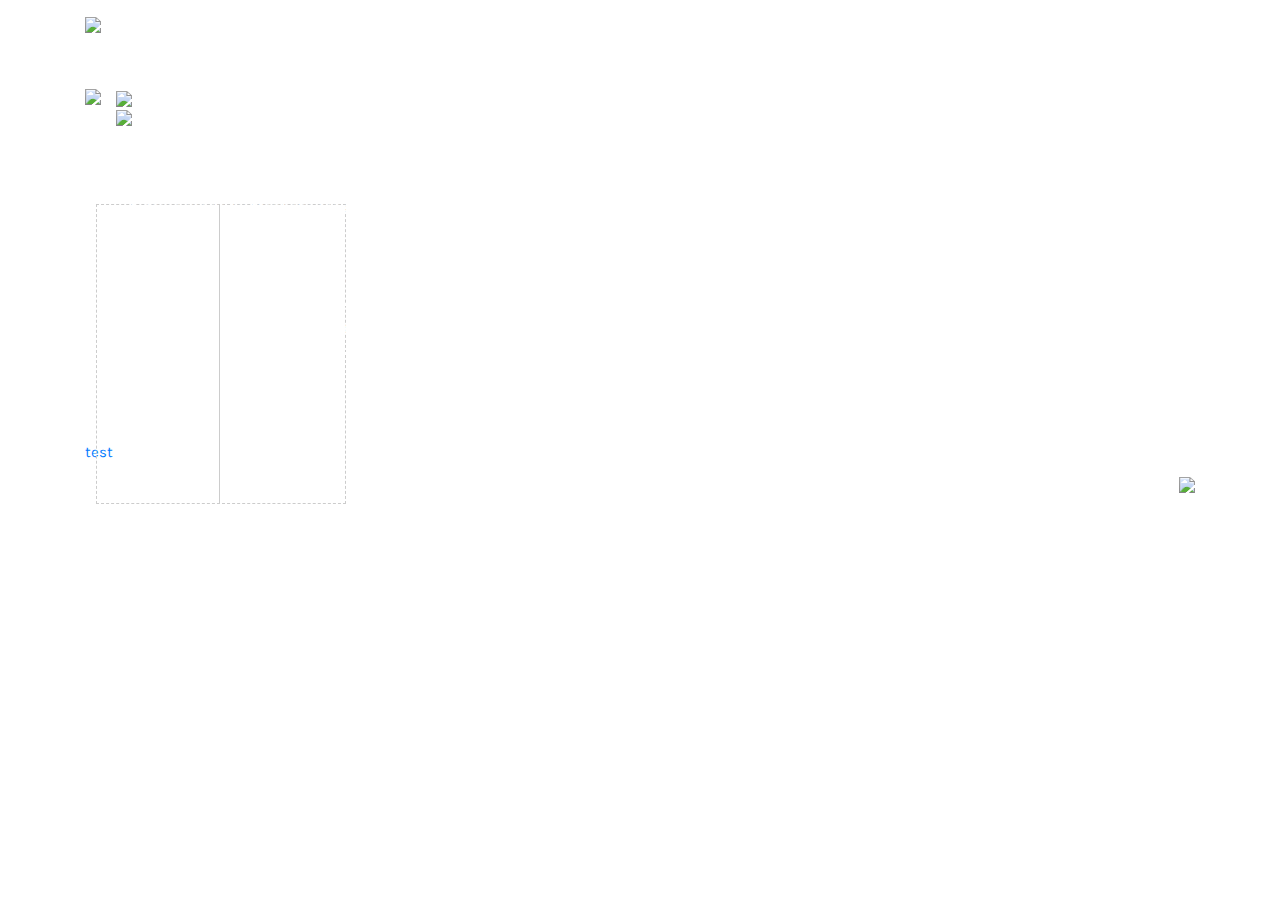
==== TheGame.html @ 092d3754 "First version of the game page" ====
<!DOCTYPE html>
<html>
<head>
	<link rel="stylesheet" type="text/css" href="homepagestyle.css">
	<link href="https://fonts.googleapis.com/css2?family=Abril+Fatface&display=swap" rel="stylesheet">
	<link href="https://fonts.googleapis.com/css2?family=Vidaloka&display=swap" rel="stylesheet">
	<link href="https://fonts.googleapis.com/css2?family=Karla&display=swap" rel="stylesheet">
	<link href="fonts/July it.ttf">


	<!-- Bootstrap CSS -->
    <link rel="stylesheet" href="https://stackpath.bootstrapcdn.com/bootstrap/4.3.1/css/bootstrap.min.css" integrity="sha384-ggOyR0iXCbMQv3Xipma34MD+dH/1fQ784/j6cY/iJTQUOhcWr7x9JvoRxT2MZw1T" crossorigin="anonymous">

    <script defer src="https://code.jquery.com/jquery-3.4.1.min.js" integrity="sha256-CSXorXvZcTkaix6Yvo6HppcZGetbYMGWSFlBw8HfCJo=" crossorigin="anonymous"></script>



	<title>MONBEBE STUDIOS</title>
</head>


<body class = "Karla text-white">

<!-- Handle the navbar here --> 
<nav class="navbar navbar-expand-lg navbar-dark mx-auto fixed-top">
	<div class = "container">
	  <a class="navbar-brand" href="#">
	  <img src="src/mbbstudiosLogo.png" alt="mbbstudiosLogo"></a>
	  <button class="navbar-toggler" type="button" data-toggle="collapse" data-target="#navbarNavDropdown" aria-controls="navbarNavDropdown" aria-expanded="false" aria-label="Toggle navigation">
	    <span class="navbar-toggler-icon"></span>
	  </button>
	  <div class="collapse navbar-collapse" id="navbarNavDropdown">
	    <ul class="navbar-nav ml-auto nav-fill w-100">
	      <li class="nav-item">
	        <a class="nav-link" href="index.html">HOME <span class="sr-only">(current)</span></a>
	      </li>
	      <li class="nav-item active">
	        <a class="nav-link" href="#">THE GAME</a>
	      </li>
	      <li class="nav-item">
	        <a class="nav-link" href="#">ABOUT US</a>
	      </li>
	            <li class="nav-item">
	        <a class="nav-link" href="#">FAQ</a>
	      </li>
	      </li>
	            <li class="nav-item">
	        <a class="nav-link" href="#">UPDATES</a>
	      </li>
	      </li>
	            <li class="nav-item">
	        <a class="nav-link" href="#">CONTACT US</a>
	      </li>

	      <li class="nav-item dropdown">
	        <a class="nav-link dropdown-toggle" href="#" id="navbarDropdownMenuLink" data-toggle="dropdown" aria-haspopup="true" aria-expanded="false">
	          En
	        </a>
	        <div class="dropdown-menu" aria-labelledby="navbarDropdownMenuLink">
	          <a class="dropdown-item" href="#">Sp</a>
	          <a class="dropdown-item" href="#">Fr</a>
	          <a class="dropdown-item" href="#">Pt</a>
	          <a class="dropdown-item" href="#">Kr</a>
	        </div>
	      </li>
    	</ul>
    </div>
</nav>


<!-- VERTICAL GROUP HANDLING AND FIRST SECTION --> 
<div class = "theGameTest">
	<div class = "pos-container pd-89">

				<!-- need all the group on the side, start off with subgroup section-->
		<div class = "sideBox">
    		<div class = "mainNumber"> 01 </div>



    			<!-- vector line -->
    			<div class="wrapper">
    			<div class="line"></div>
				</div>

				<div class = "systemRotate">
    			<p> 7 - 1 = SYSTEM ERROR 404 </p>
    			</div>
		</div>
	</div>


	<div class = " container ">
		<div class = "relativeImage">
		<img src = "src/0115.png" align = "left">
		<div class = "row pd-89">
		
		<!-- need to split into two columns. left side with 0115 pic, right with game info + button -->
			<div class = "col-12 col-lg-5 lh-n">
				<img src = "src/Moons.png">
				<br>
				<img src = "src/title.png">
				<br>
				<p style = "text-align : center"><b>5:14 First Page</b> combines the format of a visual novel with the interactivity of point and click puzzles and in-game chats, to create an immersive experience for all.
				<br>
				<br>
				<b>A game made by Monbebe for everyone</b>, featuring original artwork, story and music inspired by Monsta X.
				<br>
				<br>
				Available in: English, Español, Português, Français and 한국어
				<br>
				<b>The demo game is only available on Android.</b>
				</p>
				<a href="https://monbebestudios.itch.io/514-first-page-demo-version" target = "_blank">
			<button class="btnGame downloadNow">DOWNLOAD NOW ON ITCH.IO</button>
			</div>
		</div>
	</div>
<div>
</div>

<div class = "theAlley">
<p> test </p>
<img src = "src/hooded0115.png" align = "right">
</div>


    <!--- ! modernizr 3.6.0 (Custom Build) | MIT *
    * https://modernizr.com/download/?-webp-setclasses -->
    <script defer src="/JS/webp.js"></script>

	    <!-- Popper.js, then Bootstrap JS -->
    <script defer src="https://cdnjs.cloudflare.com/ajax/libs/popper.js/1.14.7/umd/popper.min.js" integrity="sha384-UO2eT0CpHqdSJQ6hJty5KVphtPhzWj9WO1clHTMGa3JDZwrnQq4sF86dIHNDz0W1" crossorigin="anonymous"></script>
    <script defer src="https://stackpath.bootstrapcdn.com/bootstrap/4.3.1/js/bootstrap.min.js" integrity="sha384-JjSmVgyd0p3pXB1rRibZUAYoIIy6OrQ6VrjIEaFf/nJGzIxFDsf4x0xIM+B07jRM" crossorigin="anonymous"></script>


</body>
</html>
---- homepagestyle.css ----
html,body{
	height: 100%;
	width:100%;
}

@import "bourbon";


#firstSection{
	height: 100%;
	background-image:url(src/homepage_banner.png);
	background-repeat: no-repeat;
	/*background-attachment: fixed;*/
 	background-size: 100% 100%;
}
 
#mainHeading{
	position: absolute;
	height: 78px;
	margin: auto;
	width: 100%;
	top:40%;
	font-family: Vidaloka;
	font-style: normal;
	font-weight: normal;
	font-size: 64px;
	line-height: 78px;
	text-align: center;
	color: #FFFFFF;
}

#mainHeadingOverlap{
	position: absolute; 
	top: 0; 
	width: 	100%;
	color:#E9BC83;
	font-family: July it;
	font-style: normal;
	font-weight: normal;
	font-size: 70px;
	line-height: 144px;
	transform: rotate(-3.6deg);
}


.headBtn{
	
	padding:1% 2.5%;
	font-family: Karla;
	font-style: normal;
	font-weight: bold;
	font-size: 15px;
	line-height: 18px;
	text-align: center;
	letter-spacing: 0.1em;
	text-transform: uppercase;
	background-color: transparent;
	color: #E9BC83;
	border: 1px solid #E9BC83;
	box-sizing: border-box;
	

}
#downloadBtn{
	left: 32%;
	position: absolute;
	top:62%;
}
#followBtn{
	left: 54%;
	top:62%;
	position: absolute;
}

.secondSection{
	height: 100%;
	background-color:#030D20;
}

#heading1{
	height: 71px;
	padding-top: 5%;
	margin-left: auto;
  	margin-right: auto;
	top:115%;
	font-family: Vidaloka;
	font-style: normal;
	font-weight: normal;
	font-size: 64px;
	line-height: 78px;
	text-align: center;
	text-transform: uppercase;
	/* #E9BC83 */
	color: #E9BC83;
}
#teaserVid{
	position: absolute;
	top:125%;
	left:20%;
	width: 60%;
  	height: auto;
}
#monchou1{
	position: absolute;
	top:136%;
	left:67%;
	transform: rotate(3.81deg);
}

#weAreHere{
	height:90%;
	top:208%;
	width:auto;
	position: absolute;

}

#weAreHereSec{
	background-color: black;
	width:45%;
	position: absolute;
	left:50%;
	top:216%;
	height:72%;
	padding-left: 5%;
	padding-top:5%;
}

#smolHeading{
	font-family: Karla;
	font-style: normal;
	font-weight: bold;
	font-size: 20px;
	line-height: 23px;
	letter-spacing: 0.2em;

	/* #E9BC83 */
	text-transform: uppercase;
	color: #E9BC83;
}

#biggHeading{
	font-family: Abril Fatface;
	font-style: normal;
	font-weight: normal;
	font-size: 50px;
	line-height: 67px;
	letter-spacing: 0.1em;
	text-transform: uppercase;
	color: #E9BC83;
	margin-top:0;
}

#smolText{
	font-family: Karla;
	width:60%;
	font-style: normal;
	font-size: 15px;
	line-height: 18px;

	color: #FFFFFF;
}
#seeMoreBtn{
	margin-top: 5%;
	padding:2.5% 6%;
}

#downloadNowBtn{
	margin-top:;
}

/* for testing : basic background colors */
.test-bg
{
	background-color : #0B2048;
}


/* containers */
.pos-container {
    display: flex;
    align-items: center
}

/* font handling here */ 

.Karla
{
	font-family: Karla;
	font-style: normal;
	font-weight: normal;
	font-size: 15px;
	line-height: 18px;
}

/* navbar handling here */

/* Add a black background color to the top navigation */
.topnav {
    background-color: #333;
    overflow: hidden;
}

/* Style the links inside the navigation bar */
.topnav a {
  float: left;
  color: #f2f2f2;
  text-align: center;
  padding: 14px 16px;
  text-decoration: none;
  font-size: 17px;
}

/* Change the color of links on hover */
.topnav a:hover {
  background-color: #ddd;
  color: black;
}

/* Add a color to the active/current link */
.topnav a.active {
  background-color: #4CAF50;
  color: white;
}

/* Right-aligned section inside the top navigation */
.topnav-right {
  float: right;
}


/* ------------------------------------ */

/* for left col padding */
/* 0115 */

.col-space {
position: absolute;
width: 684px;
height: 864px;
left: 32px;
top: 0px;
}

.sideGroup
{
	position: absolute;
	width: 60.82px;
	height: 558.88px;
	left: 86.3px;
	top: 194.03px;
}

/* short bar on the side of the page */
.shortVector
{
	position: absolute;
	width: 0px;
	height: 90px;
	left: 119.58px;
	top: 281.25px;

	border: 1px solid #FFFFFF;
}


/* new test for line + rotate text */
.wrapper {
    position: relative;
    width: 250px;
    height: 300px;
    border: 1px dashed #ccc;
    margin: 10px;
}

.line {
    position: absolute;
    left: 49%;
    top: 0;
    bottom: 0;
    width: 1px;
    background: #ccc;
    z-index: 1;
}

.wordwrapper {
    text-align: center;
    height: 12px;
    position: absolute;
    left: 0;
    right: 0;
    top: 50%;
    margin-top: -12px;
    z-index: 2;
}

.word {
    color: #ccc;
    text-transform: uppercase;
    letter-spacing: 1px;
    padding: 3px;
    font-family: Karla;
    background: transparent;
} 

/* side div box for vertical things */
.sideBox {  
position: absolute;
width: 60.82px;
height: 558.88px;
left: 86.3px;
top: 194.03px;
}

/* vertical line */
.verticalLine {
position: absolute;
width: 0px;
height: 70px;
left: 119.58px;
top: 281.25px;

border: 1px solid #FFFFFF;
}


/*left number handling */
.mainNumber {
position: absolute;
width: 60.82px;
height: 66.56px;
left: 86.3px;
top: 194.03px;

font-family: Vidaloka;
font-style: normal;
font-weight: normal;
font-size: 48px;
line-height: 58px;
text-align: center;
letter-spacing: 0.1em;
text-transform: uppercase;

color: #FFFFFF;
}

/* 7-1 error rotate handling */
.systemRotate {
position: absolute;
width: 198.54px;
height: 16.07px;
left: 111.55px;
top: 570.44px;

font-family: Karla;
font-style: normal;
font-weight: bold;
font-size: 12px;
line-height: 14px;
text-align: center;
letter-spacing: 0.1em;
text-transform: uppercase;

color: #FFFFFF;

transform: rotate(-90deg);
}

/* backAlley */
.backAlley {
background-image: url(src/backAlley.png);
padding-top: 0;
margin: 0;
background-size: cover;
background-position: center center;
background-repeat: no-repeat;
overflow: hidden;

mix-blend-mode: color-dodge;
opacity: 0.5;
}

/* all navbar handling */


.navbar {
    width: 100%;
    background-color: transparent;
    transition: background-color .2s ease-out;
}

.fixed-top.scrolled {
    background-color: #030D20 !important;
    transition: background-color .2s linear;
}

/* For navbar spacing */
.navbar-nav > li{
  padding-left:30px;
  padding-right:30px;  
}


.theGameTest { 
background-image: url(src/mainTitleArt.png) !important;
padding-top: 0;
margin: 0;
background-size: cover;
background-position: center center;
background-repeat: no-repeat;
overflow: hidden;  }

.theAlley {
	background-image: url(src/backAlley.png) !important;
	padding-top: 0;
	margin: 0;
	background-size: cover;
	background-position: center center;
	background-repeat: no-repeat;
	overflow: hidden;
}

 /* -------------------------------------------------------------- */
 /* padding handling */

.pd-89 {
 padding-bottom: 5.563rem !important
}

.pd-30-t {
    padding-top: 1.875rem !important
}

.pd-30 {
    padding-bottom: 1.875rem !important
}

.relativeImage {
	position: relative;
}


/*button*/
.btnGame {
  border: 2px solid black;
  background-color: transparent;
  color: black;
  padding: 14px 28px;
  font-size: 16px;
  cursor: pointer;
}

.downloadNow {
  border-color: #fff;
  color: #fff;
}
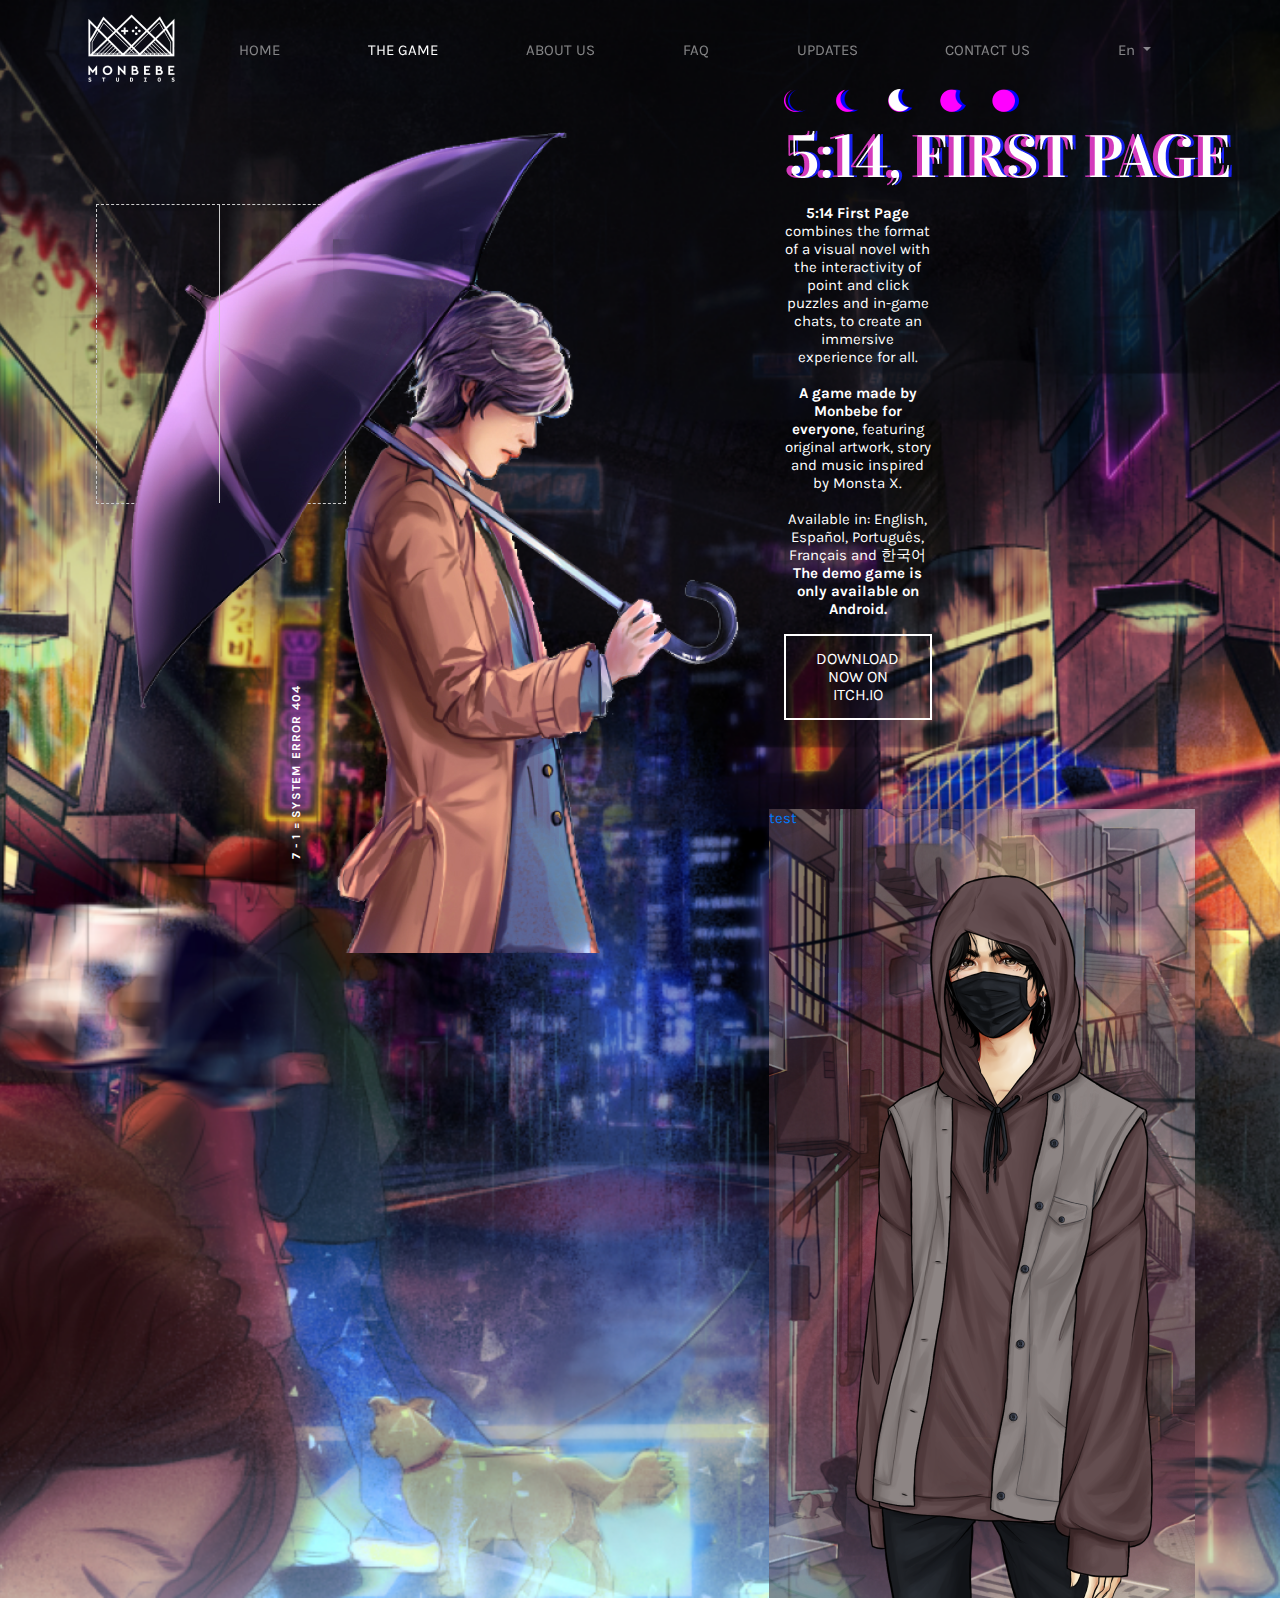
==== commit cd49a1d6: "Updated code, started working on updates instead" ====
--- a/TheGame.html
+++ b/TheGame.html
@@ -35,7 +35,7 @@
 	        <a class="nav-link" href="index.html">HOME <span class="sr-only">(current)</span></a>
 	      </li>
 	      <li class="nav-item active">
-	        <a class="nav-link" href="#">THE GAME</a>
+	        <a class="nav-link" href="TheGame.html">THE GAME</a>
 	      </li>
 	      <li class="nav-item">
 	        <a class="nav-link" href="#">ABOUT US</a>
@@ -45,7 +45,7 @@
 	      </li>
 	      </li>
 	            <li class="nav-item">
-	        <a class="nav-link" href="#">UPDATES</a>
+	        <a class="nav-link" href="Updates.html">UPDATES</a>
 	      </li>
 	      </li>
 	            <li class="nav-item">
--- a/homepagestyle.css
+++ b/homepagestyle.css
@@ -1,25 +1,30 @@
 html,body{
 	height: 100%;
 	width:100%;
+	margin:0;
 }
 
 @import "bourbon";
-
-
+/* For navbar spacing */
+.navbar-nav > li{
+  padding-left:30px;
+  padding-right:30px;
+}
 #firstSection{
 	height: 100%;
 	background-image:url(src/homepage_banner.png);
 	background-repeat: no-repeat;
 	/*background-attachment: fixed;*/
  	background-size: 100% 100%;
+
 }
  
 #mainHeading{
 	position: absolute;
-	height: 78px;
+	height: 40%;
 	margin: auto;
 	width: 100%;
-	top:40%;
+	top:45%;
 	font-family: Vidaloka;
 	font-style: normal;
 	font-weight: normal;
@@ -31,18 +36,18 @@
 
 #mainHeadingOverlap{
 	position: absolute; 
-	top: 0; 
+	top: 40%; 
 	width: 	100%;
 	color:#E9BC83;
-	font-family: July it;
-	font-style: normal;
-	font-weight: normal;
-	font-size: 70px;
-	line-height: 144px;
-	transform: rotate(-3.6deg);
-}
-
-
+	font-family: Karla;
+	font-style: normal;
+	font-weight: bold;
+	font-size: 24px;
+	line-height: 28px;
+	text-align: center;
+	letter-spacing: 0.5em;
+	text-transform: uppercase;
+}
 .headBtn{
 	
 	padding:1% 2.5%;
@@ -94,23 +99,25 @@
 	color: #E9BC83;
 }
 #teaserVid{
-	position: absolute;
-	top:125%;
-	left:20%;
+	margin:auto;
+	padding-left: 18%;
 	width: 60%;
   	height: auto;
+  	float:left;
 }
 #monchou1{
-	position: absolute;
-	top:136%;
-	left:67%;
+	margin-top: 13%;
+	margin-left:-9%;
+	width:20%;
+	height: auto;
 	transform: rotate(3.81deg);
+	
 }
 
 #weAreHere{
 	height:90%;
 	top:208%;
-	width:auto;
+	width:60%;
 	position: absolute;
 
 }
@@ -118,6 +125,7 @@
 #weAreHereSec{
 	background-color: black;
 	width:45%;
+	height:70%;
 	position: absolute;
 	left:50%;
 	top:216%;
@@ -125,7 +133,9 @@
 	padding-left: 5%;
 	padding-top:5%;
 }
-
+#textInBox{
+	height: 100%;
+}
 #smolHeading{
 	font-family: Karla;
 	font-style: normal;
@@ -133,7 +143,6 @@
 	font-size: 20px;
 	line-height: 23px;
 	letter-spacing: 0.2em;
-
 	/* #E9BC83 */
 	text-transform: uppercase;
 	color: #E9BC83;
@@ -163,18 +172,292 @@
 #seeMoreBtn{
 	margin-top: 5%;
 	padding:2.5% 6%;
+	position: absolute;
+}
+
+#ourStoryBg{
+	width:100%;
+	height:70%;
+	position: absolute;
+	margin: auto;	
+    top:315%;
+}
+
+#storyHeading{
+	position: absolute;
+	margin: auto;
+	width: 100%;
+	top:345%;
+	font-family: Vidaloka;
+	font-style: normal;
+	font-weight: normal;
+	font-size: 64px;
+	line-height: 78px;
+	text-align: center;
+	color:#E9BC83;
+}
+
+#storyHeadingOverlap{
+	position: absolute; 
+	top: 340%; 
+	width: 	100%;
+	color:#E9BC83;
+	font-family: Karla;
+	font-style: normal;
+	font-weight: bold;
+	font-size: 24px;
+	line-height: 28px;
+	text-align: center;
+	letter-spacing: 0.5em;
+	text-transform: uppercase;
+
+}
+#moreDetailsBtn{
+	position: absolute;
+	top: 360%;
+	left:42.5%;
+	padding:1.5% 3%;
+}
+.vl {
+  border-left: 1px solid #E9BC83;
+  height: 25%;
+  position: absolute;
+  top:375%;
+  left: 50%;
+  margin-left: -3px;
+
+}
+.center{
+	position: absolute;
+ 	top: 406%;
+  	left: 35%;
+}
+#announcement{
+	position: absolute;
+	width:60%;
+	height: auto;
+	top:420%;
+}
+#announcementSec{
+	background-color: black;
+	width:45%;
+	height:42%;
+	position: absolute;
+	left:50%;
+	top:437%;
+	padding-left: 5%;
+	padding-top:5%;
+}
+
+#redirect{
+	width:20%;
+	font-family: Karla;
+	font-style: normal;
+	font-weight: bold;
+	font-size: 15px;
+	line-height: 18px;
+	text-align: center;
+	letter-spacing: 0.1em;
+	color: #E9BC83;
+	text-transform: uppercase;
+}
+#redirect div{
+    position: absolute;
+    top: 83%;
+}
+.arrowimg{
+	width: 20%;
+    height: auto;
+    position: absolute;
+    padding-left: 10%;
+}
+#sliderNumber{
+	width:30%;
+	color: #E9BC83;
+	padding-left: 5%;
+	font-family: Abril Fatface;
+	
+}
+#sliderNumber div{
+	position: absolute;
+	top: 487%;
+	display: inline;
+}
+.arrowRightSlider{
+	width: 8%;
+    height: auto;
+    padding-left: 20%;
+}
+
+.arrowLeftSlider{
+	width: 8%;
+    height: auto;
+    padding-right: 20%;
+
+}
+#counter{
+	padding-left: 2%;
+}
+
+#allUpdatesBtn{
+	background-color: #E9BC83;
+	color: #0B2048;
+	position: absolute;
+	top: 491%;
+	left:42%;
+	padding:1.5% 3%;
+}
+#missionBg{
+	width:100%;
+	height:70%;
+	position: absolute;
+	margin: auto;	
+    top:515%;
+}
+
+#missionHeading{
+	position: absolute;
+	margin: auto;
+	width: 100%;
+	top:545%;
+	font-family: Vidaloka;
+	font-style: normal;
+	font-weight: normal;
+	font-size: 64px;
+	line-height: 78px;
+	text-align: center;
+	color:#E9BC83;
+}
+
+#missionHeadingOverlap{
+	position: absolute; 
+	top: 540%; 
+	width: 	100%;
+	color:#E9BC83;
+	font-family: Karla;
+	font-style: normal;
+	font-weight: bold;
+	font-size: 24px;
+	line-height: 28px;
+	text-align: center;
+	letter-spacing: 0.5em;
+	text-transform: uppercase;
+
+}
+#v{
+	top:575%;
+}
+
+#fullWidth{
+	background-color: black;
+	width:100%;
+	height:60%;
+	position: absolute;
+	margin: auto;	
+    top:625%;
+
+}
+
+#phone img{
+	margin-left: 45%;
+	height:80%;
+	position: absolute;	
+	top:615%;
+	width:auto;
+}
+#newsText{
+	padding-top: 5%;
+	padding-left: 5%;		
+}
+#followSmall{
+	font-family: Karla;
+	font-style: normal;
+	font-weight: bold;
+	font-size: 20px;
+	line-height: 23px;
+	letter-spacing: 0.2em;
+	color: #E9BC83;
+	padding-bottom: 1%;
+}
+
+#followBig{
+	font-family: Abril Fatface;
+	font-style: normal;
+	font-weight: normal;
+	font-size: 50px;
+	line-height: 67px;
+	letter-spacing: 0.1em;
+	text-transform: uppercase;
+	color: #E9BC83;
+	padding-bottom: 2%;
+}
+
+#followText{
+	font-family: Karla;
+	font-style: normal;
+	font-weight: normal;
+	font-size: 15px;
+	line-height: 18px;
+
+	color: #FFFFFF;
+	width: 	35%;
+	padding-bottom: 3%;
+}
+#socialBtn{
+	margin-right:3%;
+	padding:none;
+}
+.socialimg{
+	width: 20px;
+	height: 20px;
+}
+#ContactUs{
+	color: #E9BC83;
+	background-color: #0B2048;
+	width:60%;
+	height: 70%;
+	top:710%;
+	left:18%;
+	position: absolute;	
+	padding: 2%;
+}
+#contactHeading{
+	font-family: Abril Fatface;
+	font-style: normal;
+	font-weight: normal;
+	font-size: 50px;
+	line-height: 67px;
+	text-align: center;
+	letter-spacing: 0.1em;
+	text-transform: uppercase;
+}
+.footer{
+	height: 40%;
+	background-color:#0B2048;
+
+}
+
+form{
+	font-family: Karla;
+	font-style: normal;
+	font-weight: bold;
+	letter-spacing: 0.1em;
+	text-transform: uppercase;
+}
+
+#name, #email, #subject, #message {
+	background-color: transparent;
+	border: 1px solid #E9BC83;
 }
 
 #downloadNowBtn{
 	margin-top:;
 }
 
-/* for testing : basic background colors */
 .test-bg
 {
 	background-color : #0B2048;
 }
-
 
 /* containers */
 .pos-container {
@@ -183,7 +466,6 @@
 }
 
 /* font handling here */ 
-
 .Karla
 {
 	font-family: Karla;
@@ -191,17 +473,16 @@
 	font-weight: normal;
 	font-size: 15px;
 	line-height: 18px;
+
 }
 
 /* navbar handling here */
-
 /* Add a black background color to the top navigation */
 .topnav {
     background-color: #333;
     overflow: hidden;
 }
 
-/* Style the links inside the navigation bar */
 .topnav a {
   float: left;
   color: #f2f2f2;
@@ -211,7 +492,6 @@
   font-size: 17px;
 }
 
-/* Change the color of links on hover */
 .topnav a:hover {
   background-color: #ddd;
   color: black;
@@ -228,18 +508,15 @@
   float: right;
 }
 
-
 /* ------------------------------------ */
-
 /* for left col padding */
 /* 0115 */
-
 .col-space {
-position: absolute;
-width: 684px;
-height: 864px;
-left: 32px;
-top: 0px;
+	position: absolute;
+	width: 684px;
+	height: 864px;
+	left: 32px;
+	top: 0px;
 }
 
 .sideGroup
@@ -250,19 +527,26 @@
 	left: 86.3px;
 	top: 194.03px;
 }
+.sideGroup
+{
+	position: absolute;
+	width: 60.82px;
+	height: 558.88px;
+	left: 86.3px;
+	top: 194.03px;
+}	
 
 /* short bar on the side of the page */
 .shortVector
 {
-	position: absolute;
+	position: absolute;		
 	width: 0px;
 	height: 90px;
 	left: 119.58px;
 	top: 281.25px;
-
 	border: 1px solid #FFFFFF;
-}
-
+
+}
 
 /* new test for line + rotate text */
 .wrapper {
@@ -283,7 +567,7 @@
     z-index: 1;
 }
 
-.wordwrapper {
+.wordwrapper{
     text-align: center;
     height: 12px;
     position: absolute;
@@ -292,6 +576,7 @@
     top: 50%;
     margin-top: -12px;
     z-index: 2;
+
 }
 
 .word {
@@ -301,7 +586,8 @@
     padding: 3px;
     font-family: Karla;
     background: transparent;
-} 
+
+}
 
 /* side div box for vertical things */
 .sideBox {  
@@ -319,10 +605,8 @@
 height: 70px;
 left: 119.58px;
 top: 281.25px;
-
 border: 1px solid #FFFFFF;
 }
-
 
 /*left number handling */
 .mainNumber {
@@ -351,7 +635,6 @@
 height: 16.07px;
 left: 111.55px;
 top: 570.44px;
-
 font-family: Karla;
 font-style: normal;
 font-weight: bold;
@@ -360,9 +643,7 @@
 text-align: center;
 letter-spacing: 0.1em;
 text-transform: uppercase;
-
 color: #FFFFFF;
-
 transform: rotate(-90deg);
 }
 
@@ -381,8 +662,6 @@
 }
 
 /* all navbar handling */
-
-
 .navbar {
     width: 100%;
     background-color: transparent;
@@ -395,11 +674,12 @@
 }
 
 /* For navbar spacing */
+
 .navbar-nav > li{
   padding-left:30px;
   padding-right:30px;  
-}
-
+
+}
 
 .theGameTest { 
 background-image: url(src/mainTitleArt.png) !important;
@@ -408,7 +688,8 @@
 background-size: cover;
 background-position: center center;
 background-repeat: no-repeat;
-overflow: hidden;  }
+overflow: hidden;  
+}
 
 .theAlley {
 	background-image: url(src/backAlley.png) !important;
@@ -422,7 +703,6 @@
 
  /* -------------------------------------------------------------- */
  /* padding handling */
-
 .pd-89 {
  padding-bottom: 5.563rem !important
 }
@@ -438,7 +718,6 @@
 .relativeImage {
 	position: relative;
 }
-
 
 /*button*/
 .btnGame {
@@ -453,5 +732,4 @@
 .downloadNow {
   border-color: #fff;
   color: #fff;
-}
-
+}